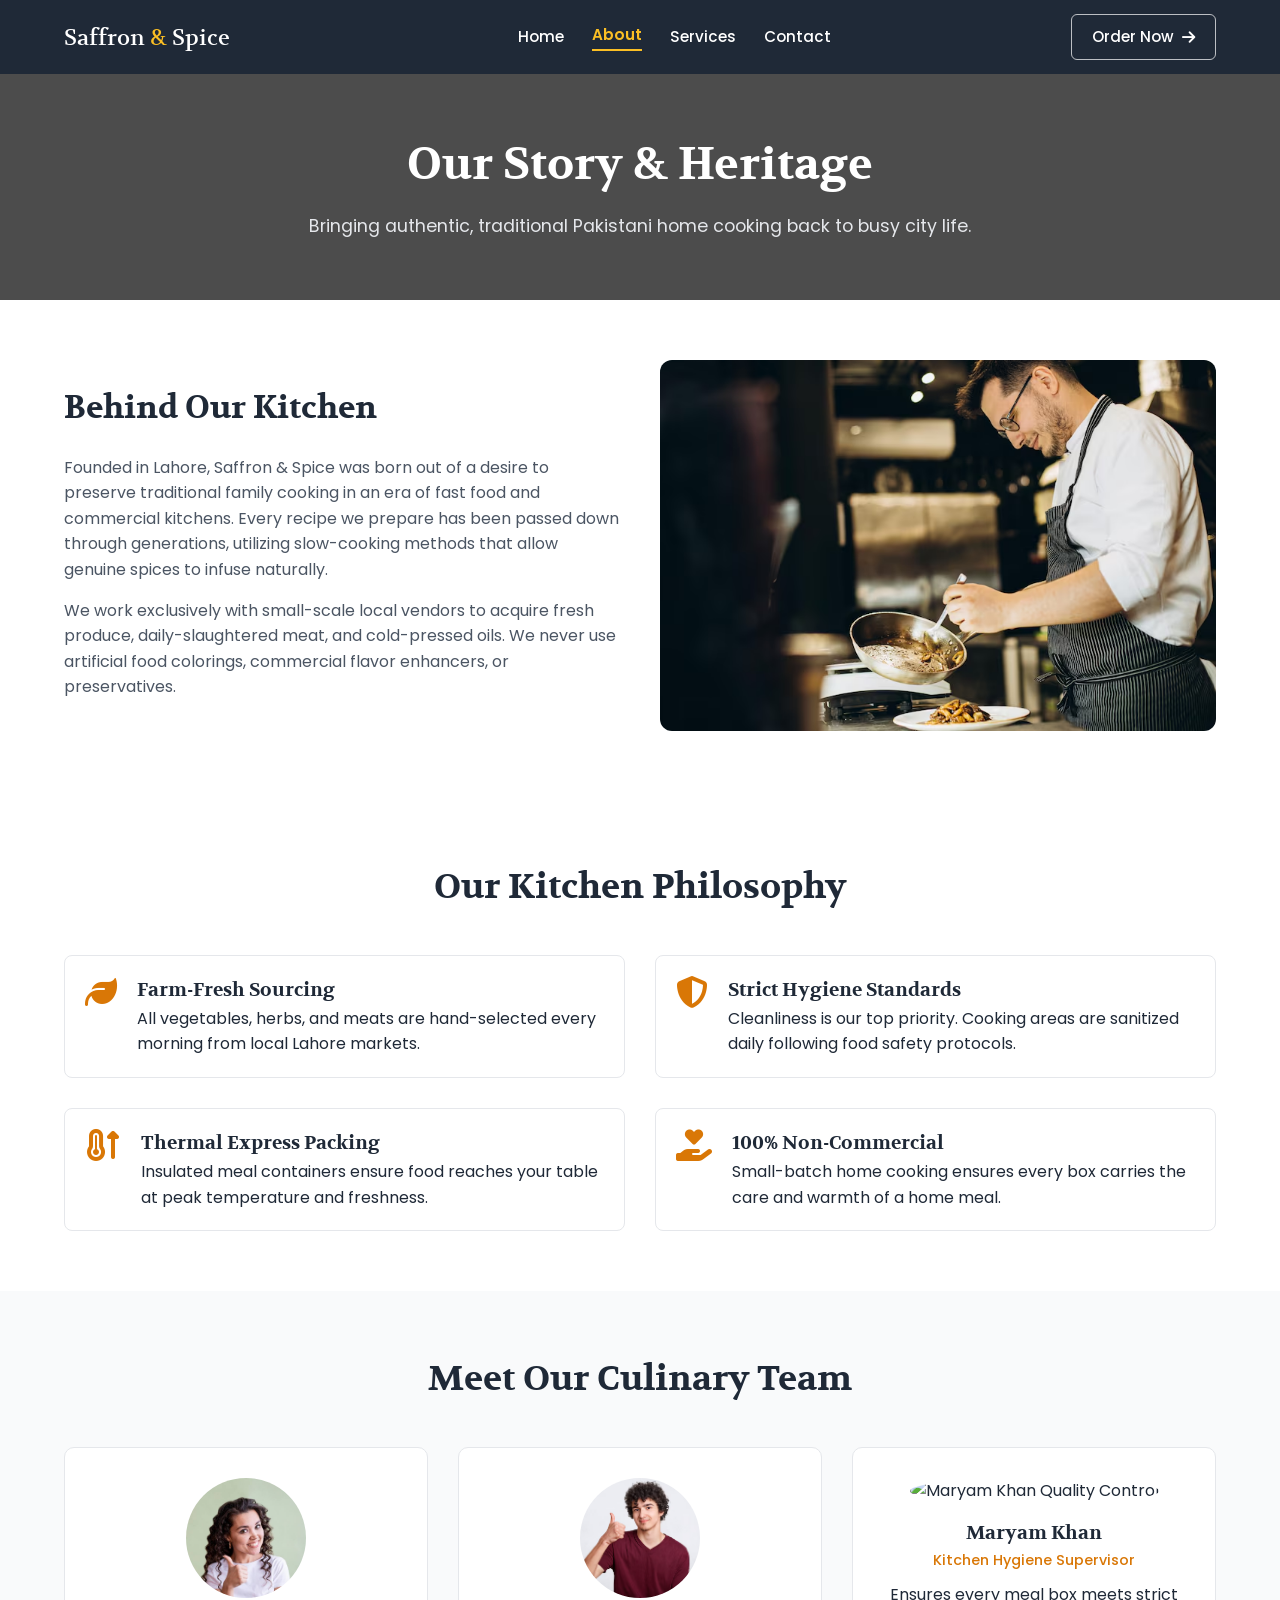
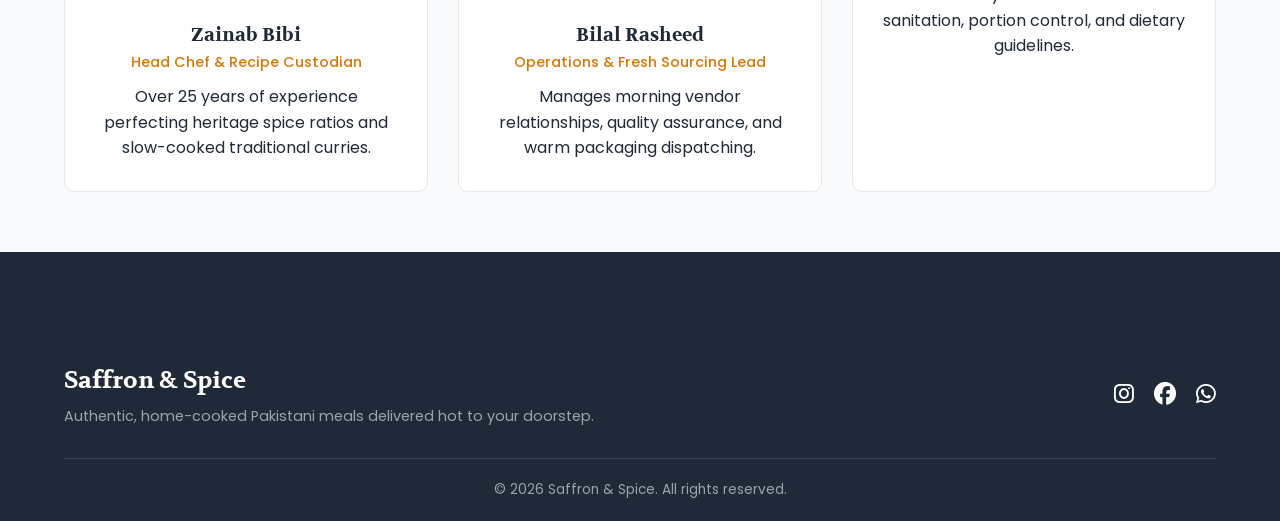
==== about.html @ 0180a7fc "Add files via upload" ====
<!DOCTYPE html>
<html lang="en">
<head>
    <meta charset="UTF-8">
    <meta name="viewport" content="width=device-width, initial-scale=1.0">
    <title>About Us — Saffron & Spice</title>
    <meta name="description" content="Discover our culinary journey, heritage recipes, and meet the passionate kitchen team behind Saffron & Spice in Lahore.">
    <link rel="icon" href="assets/icon.svg" type="image/x-icon">
    <link rel="preconnect" href="https://fonts.googleapis.com">
    <link rel="preconnect" href="https://fonts.gstatic.com" crossorigin>
    <link href="https://fonts.googleapis.com/css2?family=Poppins:wght@400;500;600&family=Volkhov:wght@700&display=swap" rel="stylesheet">
    <link rel="stylesheet" href="https://cdnjs.cloudflare.com/ajax/libs/font-awesome/6.5.0/css/all.min.css">
    <link rel="stylesheet" href="style.css">
</head>
<body>

    <!-- Header Navigation -->
    <header>
        <nav class="site-nav" aria-label="Main navigation">
            <a href="index.html" class="brand">Saffron <span>&amp;</span> Spice</a>
            <button class="menu-toggle" type="button" aria-expanded="false" aria-controls="primary-menu" aria-label="Open navigation menu">
                <i class="fa-solid fa-bars" aria-hidden="true"></i>
            </button>
            <div class="nav-menu" id="primary-menu">
                <div class="nav-links">
                    <a href="index.html">Home</a>
                    <a href="about.html">About</a>
                    <a href="services.html">Services</a>
                    <a href="contact.html">Contact</a>
                </div>
                <a href="contact.html" class="nav-cta">Order Now <i class="fa-solid fa-arrow-right" aria-hidden="true"></i></a>
            </div>
        </nav>
    </header>

    <!-- Page Banner -->
    <section class="page-header">
        <h1>Our Story &amp; Heritage</h1>
        <p>Bringing authentic, traditional Pakistani home cooking back to busy city life.</p>
    </section>

    <!-- Deep Dive Story -->
    <section class="about-section container">
        <div class="about-grid">
            <div class="about-text">
                <h2>Behind Our Kitchen</h2>
                <p>Founded in Lahore, Saffron &amp; Spice was born out of a desire to preserve traditional family cooking in an era of fast food and commercial kitchens. Every recipe we prepare has been passed down through generations, utilizing slow-cooking methods that allow genuine spices to infuse naturally.</p>
                <p>We work exclusively with small-scale local vendors to acquire fresh produce, daily-slaughtered meat, and cold-pressed oils. We never use artificial food colorings, commercial flavor enhancers, or preservatives.</p>
            </div>
            <div class="about-image">
                <img src="assets/about.jpg" alt="Traditional home-cooked Pakistani meal setup">
            </div>
        </div>
    </section>

    <!-- Guiding Core Values -->
    <section class="why-us-section container">
        <h2 class="section-title">Our Kitchen Philosophy</h2>
        <div class="why-us-grid">
            <div class="benefit-item">
                <i class="fa-solid fa-leaf benefit-icon"></i>
                <div>
                    <h3>Farm-Fresh Sourcing</h3>
                    <p>All vegetables, herbs, and meats are hand-selected every morning from local Lahore markets.</p>
                </div>
            </div>
            <div class="benefit-item">
                <i class="fa-solid fa-shield-halved benefit-icon"></i>
                <div>
                    <h3>Strict Hygiene Standards</h3>
                    <p>Cleanliness is our top priority. Cooking areas are sanitized daily following food safety protocols.</p>
                </div>
            </div>
            <div class="benefit-item">
                <i class="fa-solid fa-temperature-arrow-up benefit-icon"></i>
                <div>
                    <h3>Thermal Express Packing</h3>
                    <p>Insulated meal containers ensure food reaches your table at peak temperature and freshness.</p>
                </div>
            </div>
            <div class="benefit-item">
                <i class="fa-solid fa-hand-holding-heart benefit-icon"></i>
                <div>
                    <h3>100% Non-Commercial</h3>
                    <p>Small-batch home cooking ensures every box carries the care and warmth of a home meal.</p>
                </div>
            </div>
        </div>
    </section>

    <!-- Team Members Section -->
    <section class="team-section bg-light">
        <div class="container">
            <h2 class="section-title">Meet Our Culinary Team</h2>
            <div class="team-grid">
                <div class="card team-card">
                    <img src="assets/image2.jpg" alt="Chef Zainab Bibi" class="team-img">
                    <h3>Zainab Bibi</h3>
                    <p class="team-role">Head Chef &amp; Recipe Custodian</p>
                    <p>Over 25 years of experience perfecting heritage spice ratios and slow-cooked traditional curries.</p>
                </div>
                <div class="card team-card">
                    <img src="assets/image3.jpg" alt="Bilal Rasheed Operations Lead" class="team-img">
                    <h3>Bilal Rasheed</h3>
                    <p class="team-role">Operations &amp; Fresh Sourcing Lead</p>
                    <p>Manages morning vendor relationships, quality assurance, and warm packaging dispatching.</p>
                </div>
                <div class="card team-card">
                    <img src="assets/image1.jpg" alt="Maryam Khan Quality Control" class="team-img">
                    <h3>Maryam Khan</h3>
                    <p class="team-role">Kitchen Hygiene Supervisor</p>
                    <p>Ensures every meal box meets strict sanitation, portion control, and dietary guidelines.</p>
                </div>
            </div>
        </div>
    </section>

    <!-- Footer -->
    <footer class="footer">
        <div class="container footer-content">
            <div class="footer-info">
                <h3>Saffron &amp; Spice</h3>
                <p>Authentic, home-cooked Pakistani meals delivered hot to your doorstep.</p>
            </div>
            <div class="social-links">
                <a href="#" aria-label="Instagram"><i class="fa-brands fa-instagram"></i></a>
                <a href="#" aria-label="Facebook"><i class="fa-brands fa-facebook"></i></a>
                <a href="#" aria-label="WhatsApp"><i class="fa-brands fa-whatsapp"></i></a>
            </div>
        </div>
        <div class="copyright">
            <p>© 2026 Saffron &amp; Spice. All rights reserved.</p>
        </div>
    </footer>

    <script src="script.js"></script>

</body>
</html>
---- style.css ----
/* Styling Reset & Variable Configuration */
:root {
    --primary-color: #d97706;
    --primary-hover: #b45309;
    --dark-color: #1f2937;
    --light-bg: #f9fafb;
    --white: #ffffff;
    --gray-border: #e5e7eb;
    --text-muted: #4b5563;
    --font-heading: 'Volkhov', serif;
    --font-body: 'Poppins', sans-serif;
}

* {
    margin: 0;
    padding: 0;
    box-sizing: border-box;
}

html {
    scroll-behavior: smooth;
}

body {
    font-family: var(--font-body);
    color: var(--dark-color);
    line-height: 1.6;
    padding-top: 70px;
}

h1, h2, h3, h4 {
    font-family: var(--font-heading);
}

.container {
    width: 90%;
    max-width: 1200px;
    margin: 0 auto;
    padding: 60px 0;
}

.bg-light {
    background-color: var(--light-bg);
}

/* Header Navigation */
.site-nav {
    position: fixed;
    top: 0;
    left: 0;
    right: 0;
    width: 100%;
    padding: 14px 5%;
    background-color: var(--dark-color);
    display: flex;
    align-items: center;
    justify-content: space-between;
    z-index: 100;
}

.brand {
    color: var(--white);
    font-family: var(--font-heading);
    font-size: 1.35rem;
    text-decoration: none;
    white-space: nowrap;
}

.brand span {
    color: #fbbf24;
}

.nav-menu {
    flex: 1;
    display: flex;
    align-items: center;
    justify-content: space-between;
    margin-left: 48px;
}

.nav-links {
    display: flex;
    align-items: center;
    justify-content: center;
    gap: 28px;
    flex: 1;
}

.nav-menu a {
    color: var(--white);
    font-size: 0.95rem;
    font-weight: 500;
    text-decoration: none;
    transition: color 0.2s ease;
}

.nav-menu a:not(.nav-cta):hover,
.nav-menu a:not(.nav-cta):focus-visible {
    color: #fbbf24;
}

/* Active Nav Link Styling */
.nav-menu a.active {
    color: #fbbf24;
    font-weight: 600;
    border-bottom: 2px solid #fbbf24;
    padding-bottom: 2px;
}

.nav-cta {
    display: inline-flex;
    align-items: center;
    gap: 8px;
    padding: 10px 20px;
    border: 1px solid rgba(255, 255, 255, 0.7);
    border-radius: 6px;
}

.nav-cta:hover,
.nav-cta:focus-visible {
    background-color: var(--white);
    color: var(--dark-color) !important;
}

.menu-toggle {
    display: none;
    color: var(--white);
    background: transparent;
    border: 0;
    font-size: 1.4rem;
    cursor: pointer;
}

.section-title {
    text-align: center;
    font-size: 2.2rem;
    margin-bottom: 40px;
    color: var(--dark-color);
}

/* Buttons */
.btn {
    display: inline-block;
    padding: 12px 28px;
    border-radius: 6px;
    text-decoration: none;
    font-weight: 500;
    transition: all 0.3s ease;
    cursor: pointer;
}

.btn-primary {
    background-color: var(--primary-color);
    color: var(--white);
    border: 2px solid var(--primary-color);
}

.btn-primary:hover {
    background-color: var(--primary-hover);
    border-color: var(--primary-hover);
}

.btn-secondary {
    background-color: transparent;
    color: var(--white);
    border: 2px solid var(--white);
}

.btn-secondary:hover {
    background-color: var(--white);
    color: var(--dark-color);
}

/* Hero Section (Home) */
.hero {
    background: linear-gradient(rgba(0, 0, 0, 0.65), rgba(0, 0, 0, 0.65)), 
                url('assets/about.jpg') center/cover no-repeat;
    height: 80vh;
    display: flex;
    align-items: center;
    justify-content: center;
    text-align: center;
    color: var(--white);
    padding: 0 20px;
}

.hero-content h1 {
    font-size: 3.5rem;
    margin-bottom: 15px;
}

.hero-content p {
    font-size: 1.25rem;
    max-width: 650px;
    margin: 0 auto 30px auto;
}

.hero-buttons {
    display: flex;
    gap: 15px;
    justify-content: center;
}

/* Inner Page Header Banner */
.page-header {
    background: linear-gradient(rgba(0, 0, 0, 0.7), rgba(0, 0, 0, 0.7)), 
                url('assets/photo.jpg') center/cover no-repeat;
    padding: 60px 20px;
    text-align: center;
    color: var(--white);
}

.page-header h1 {
    font-size: 2.8rem;
    margin-bottom: 10px;
}

.page-header p {
    font-size: 1.1rem;
    color: #e5e7eb;
}

/* Cards & Layouts */
.services-grid, .testimonials-grid, .team-grid, .pricing-grid {
    display: grid;
    grid-template-columns: repeat(3, 1fr);
    gap: 30px;
}

.card {
    background: var(--white);
    padding: 30px;
    border-radius: 10px;
    border: 1px solid var(--gray-border);
    transition: transform 0.3s ease, box-shadow 0.3s ease;
}

.card:hover {
    transform: translateY(-8px);
    box-shadow: 0 12px 24px rgba(0, 0, 0, 0.1);
}

.card-icon {
    font-size: 2.5rem;
    margin-bottom: 15px;
}

/* Pricing Card Component */
.pricing-card {
    text-align: center;
    display: flex;
    flex-direction: column;
    justify-content: space-between;
}

.pricing-card.popular {
    border: 2px solid var(--primary-color);
    position: relative;
}

.badge {
    position: absolute;
    top: -12px;
    right: 20px;
    background: var(--primary-color);
    color: var(--white);
    padding: 4px 12px;
    border-radius: 12px;
    font-size: 0.8rem;
    font-weight: 600;
}

.price {
    font-size: 2rem;
    font-weight: 700;
    color: var(--primary-color);
    margin: 15px 0;
}

.pricing-features {
    list-style: none;
    margin-bottom: 25px;
    text-align: left;
}

.pricing-features li {
    padding: 8px 0;
    border-bottom: 1px solid var(--gray-border);
    font-size: 0.95rem;
}

/* Team Card Component */
.team-card {
    text-align: center;
}

.team-img {
    width: 120px;
    height: 120px;
    border-radius: 50%;
    object-fit: cover;
    margin: 0 auto 15px auto;
}

.team-role {
    color: var(--primary-color);
    font-weight: 500;
    font-size: 0.9rem;
    margin-bottom: 10px;
}

/* About Layout */
.about-grid {
    display: grid;
    grid-template-columns: 1fr 1fr;
    gap: 40px;
    align-items: center;
}

.about-text h2 {
    font-size: 2rem;
    margin-bottom: 20px;
}

.about-text p {
    margin-bottom: 15px;
    color: var(--text-muted);
}

.about-image img {
    width: 100%;
    border-radius: 12px;
    object-fit: cover;
}

/* Why Choose Us */
.why-us-grid {
    display: grid;
    grid-template-columns: repeat(2, 1fr);
    gap: 30px;
}

.benefit-item {
    display: flex;
    align-items: flex-start;
    gap: 20px;
    padding: 20px;
    background-color: var(--white);
    border: 1px solid var(--gray-border);
    border-radius: 8px;
}

.benefit-icon {
    font-size: 2rem;
    color: var(--primary-color);
}

.stars {
    color: #f59e0b;
    margin-bottom: 15px;
    font-size: 1.2rem;
}

.review-card p {
    font-style: italic;
    color: var(--text-muted);
    margin-bottom: 20px;
}

.customer-name {
    font-weight: 600;
    color: var(--dark-color);
}

/* Contact Grid */
.contact-grid {
    display: grid;
    grid-template-columns: 1fr 1fr;
    gap: 40px;
}

.contact-info {
    display: flex;
    flex-direction: column;
    gap: 25px;
}

.info-item {
    display: flex;
    gap: 15px;
    align-items: flex-start;
}

.info-item i {
    font-size: 1.5rem;
    color: var(--primary-color);
    margin-top: 5px;
}

.contact-form {
    display: flex;
    flex-direction: column;
    gap: 20px;
    background: var(--white);
    padding: 30px;
    border-radius: 10px;
    border: 1px solid var(--gray-border);
}

.form-group {
    display: flex;
    flex-direction: column;
    gap: 8px;
}

.form-group label {
    font-weight: 500;
    font-size: 0.95rem;
}

.form-group input, .form-group textarea {
    padding: 12px;
    border: 1px solid var(--gray-border);
    border-radius: 6px;
    font-family: var(--font-body);
    font-size: 1rem;
    outline: none;
    transition: border-color 0.2s ease;
}

.form-group input:focus, .form-group textarea:focus {
    border-color: var(--primary-color);
}

/* Footer */
.footer {
    background-color: var(--dark-color);
    color: var(--white);
    padding-top: 50px;
}

.footer-content {
    display: flex;
    justify-content: space-between;
    align-items: center;
    padding-bottom: 30px;
    border-bottom: 1px solid #374151;
}

.footer-info h3 {
    font-size: 1.5rem;
    margin-bottom: 5px;
}

.footer-info p {
    color: #9ca3af;
    font-size: 0.9rem;
}

.social-links {
    display: flex;
    gap: 20px;
}

.social-links a {
    color: var(--white);
    font-size: 1.4rem;
    transition: color 0.3s ease;
}

.social-links a:hover {
    color: var(--primary-color);
}

.copyright {
    text-align: center;
    padding: 20px 0;
    font-size: 0.85rem;
    color: #9ca3af;
}

/* ==========================================================================
   Services Page Detailed Sections Layout
   ========================================================================== */
.services-detail-section {
    padding: 2rem 0 4rem;
}

.service-detail-item {
    display: grid;
    grid-template-columns: 1.2fr 0.8fr;
    gap: 40px;
    align-items: center;
    margin-bottom: 70px;
    padding-bottom: 50px;
    border-bottom: 1px solid var(--gray-border);
}

.service-detail-item:last-child {
    margin-bottom: 0;
    padding-bottom: 0;
    border-bottom: none;
}

.service-detail-item.reverse {
    grid-template-columns: 0.8fr 1.2fr;
}

.service-detail-item.reverse .service-detail-text {
    order: 2;
}

.service-detail-item.reverse .service-detail-image {
    order: 1;
}

.service-detail-text h2 {
    font-size: 1.8rem;
    color: var(--dark-color);
    margin-bottom: 12px;
}

.service-detail-text > p {
    color: var(--text-muted);
    margin-bottom: 20px;
    line-height: 1.7;
}

.service-detail-text h3 {
    font-size: 1.1rem;
    margin-bottom: 10px;
    color: var(--dark-color);
}

.service-includes-list {
    list-style: none;
    margin-bottom: 20px;
}

.service-includes-list li {
    font-size: 0.95rem;
    color: var(--text-muted);
    margin-bottom: 8px;
    display: flex;
    align-items: center;
    gap: 10px;
}

.service-price-tag {
    font-size: 1.25rem;
    font-weight: 700;
    color: var(--primary-color);
    margin-bottom: 20px;
}

.service-price-tag span {
    font-size: 0.95rem;
    font-weight: 500;
    color: var(--text-muted);
}

.service-detail-image img {
    width: 100%;
    height: 320px;
    object-fit: cover;
    border-radius: 12px;
    box-shadow: 0 8px 20px rgba(0, 0, 0, 0.06);
}

@media (max-width: 768px) {
    .service-detail-item,
    .service-detail-item.reverse {
        grid-template-columns: 1fr;
    }

    .service-detail-item.reverse .service-detail-text {
        order: 1;
    }

    .service-detail-item.reverse .service-detail-image {
        order: 2;
    }

    .service-detail-image img {
        height: 240px;
    }
}

/* Mobile Media Queries */
@media (max-width: 768px) {
    .site-nav {
        padding: 18px 5%;
    }

    .menu-toggle {
        display: block;
    }

    .nav-menu {
        position: absolute;
        top: 70px;
        left: 0;
        right: 0;
        display: none;
        flex-direction: column;
        align-items: stretch;
        gap: 0;
        margin-left: 0;
        padding: 15px;
        background-color: var(--dark-color);
        border-top: 1px solid #374151;
    }

    .nav-menu.is-open {
        display: flex;
    }

    .nav-menu a {
        padding: 12px;
    }

    .nav-links {
        flex-direction: column;
        align-items: stretch;
        gap: 0;
    }

    .nav-cta {
        justify-content: center;
        margin-top: 10px;
    }

    .hero-content h1 {
        font-size: 2.3rem;
    }
    
    .hero-buttons {
        flex-direction: column;
    }

    .about-grid, 
    .services-grid, 
    .why-us-grid, 
    .testimonials-grid,
    .team-grid,
    .pricing-grid,
    .contact-grid {
        grid-template-columns: 1fr;
    }

    .footer-content {
        flex-direction: column;
        gap: 20px;
        text-align: center;
    }
}
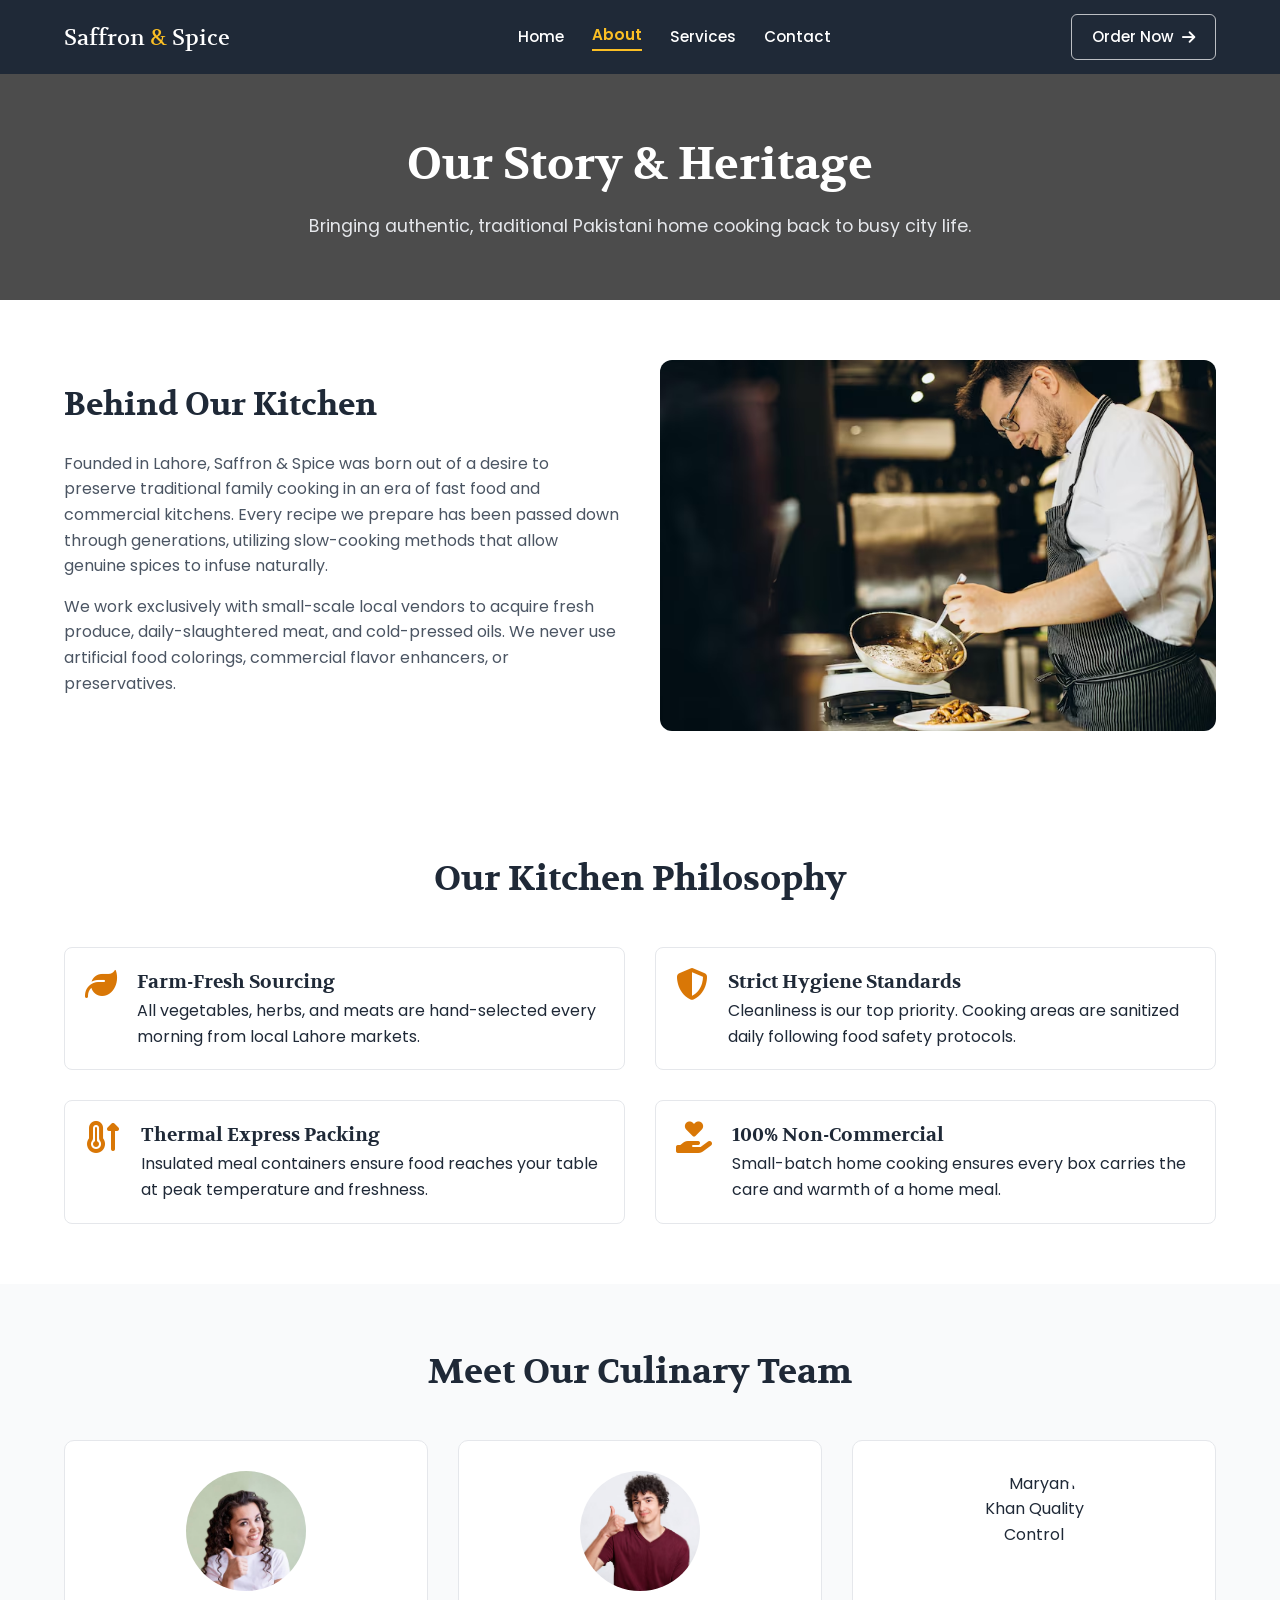
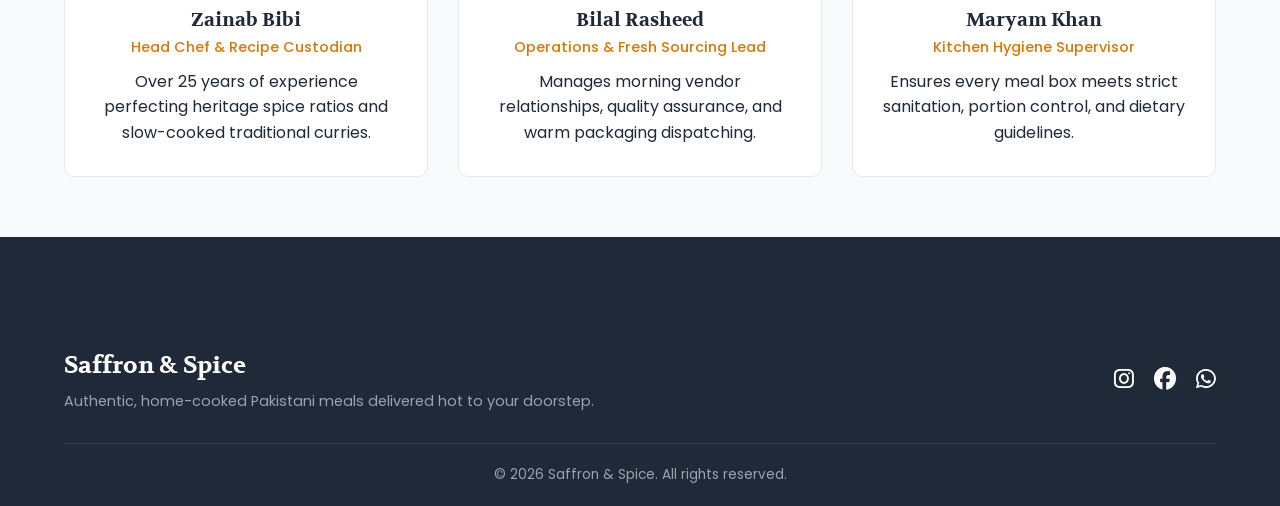
==== commit 4f9f7069: "Add files via upload" ====
--- a/about.html
+++ b/about.html
@@ -48,7 +48,7 @@
                 <p>We work exclusively with small-scale local vendors to acquire fresh produce, daily-slaughtered meat, and cold-pressed oils. We never use artificial food colorings, commercial flavor enhancers, or preservatives.</p>
             </div>
             <div class="about-image">
-                <img src="assets/about.jpg" alt="Traditional home-cooked Pakistani meal setup">
+                <img src="assets/about.webp" alt="Traditional home-cooked Pakistani meal setup">
             </div>
         </div>
     </section>
@@ -94,19 +94,19 @@
             <h2 class="section-title">Meet Our Culinary Team</h2>
             <div class="team-grid">
                 <div class="card team-card">
-                    <img src="assets/image2.jpg" alt="Chef Zainab Bibi" class="team-img">
+                    <img src="assets/image2.webp" alt="Chef Zainab Bibi" class="team-img">
                     <h3>Zainab Bibi</h3>
                     <p class="team-role">Head Chef &amp; Recipe Custodian</p>
                     <p>Over 25 years of experience perfecting heritage spice ratios and slow-cooked traditional curries.</p>
                 </div>
                 <div class="card team-card">
-                    <img src="assets/image3.jpg" alt="Bilal Rasheed Operations Lead" class="team-img">
+                    <img src="assets/image3.webp" alt="Bilal Rasheed Operations Lead" class="team-img">
                     <h3>Bilal Rasheed</h3>
                     <p class="team-role">Operations &amp; Fresh Sourcing Lead</p>
                     <p>Manages morning vendor relationships, quality assurance, and warm packaging dispatching.</p>
                 </div>
                 <div class="card team-card">
-                    <img src="assets/image1.jpg" alt="Maryam Khan Quality Control" class="team-img">
+                    <img src="assets/image1.webp" alt="Maryam Khan Quality Control" class="team-img">
                     <h3>Maryam Khan</h3>
                     <p class="team-role">Kitchen Hygiene Supervisor</p>
                     <p>Ensures every meal box meets strict sanitation, portion control, and dietary guidelines.</p>
--- a/style.css
+++ b/style.css
@@ -7,8 +7,8 @@
     --white: #ffffff;
     --gray-border: #e5e7eb;
     --text-muted: #4b5563;
-    --font-heading: 'Volkhov', serif;
-    --font-body: 'Poppins', sans-serif;
+    --font-heading: 'Volkhov', Georgia, serif;
+    --font-body: 'Poppins', -apple-system, BlinkMacSystemFont, 'Segoe UI', Roboto, sans-serif;
 }
 
 * {
@@ -30,6 +30,12 @@
 
 h1, h2, h3, h4 {
     font-family: var(--font-heading);
+}
+
+img {
+    max-width: 100%;
+    height: auto;
+    display: block;
 }
 
 .container {
@@ -479,9 +485,7 @@
     color: #9ca3af;
 }
 
-/* ==========================================================================
-   Services Page Detailed Sections Layout
-   ========================================================================== */
+/* Services Page Detailed Sections Layout */
 .services-detail-section {
     padding: 2rem 0 4rem;
 }
@@ -567,6 +571,7 @@
     box-shadow: 0 8px 20px rgba(0, 0, 0, 0.06);
 }
 
+/* Mobile Media Queries */
 @media (max-width: 768px) {
     .service-detail-item,
     .service-detail-item.reverse {
@@ -584,10 +589,7 @@
     .service-detail-image img {
         height: 240px;
     }
-}
-
-/* Mobile Media Queries */
-@media (max-width: 768px) {
+
     .site-nav {
         padding: 18px 5%;
     }
